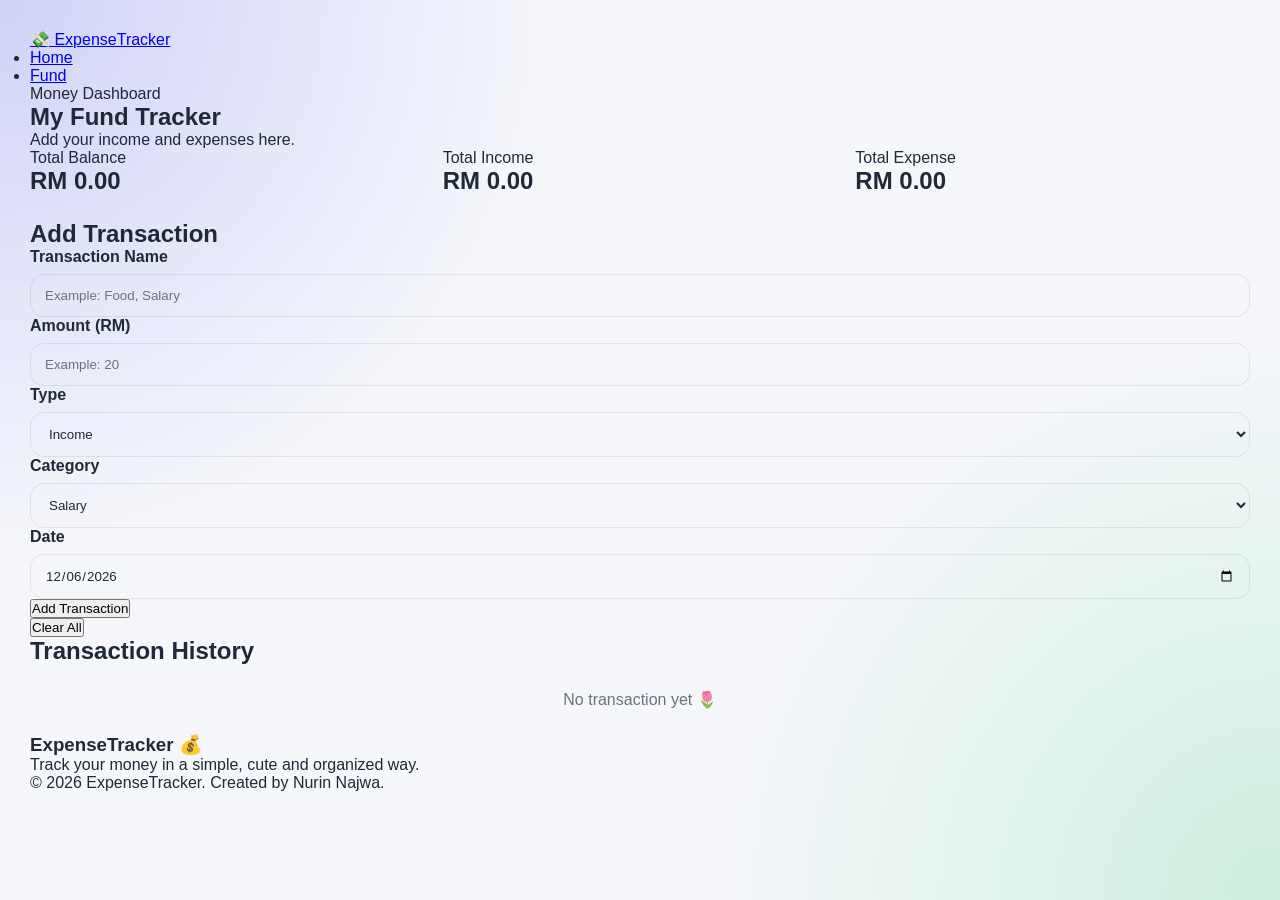
==== funds.html @ 2a8723ba "Create funds.html" ====
<!DOCTYPE html>
<html lang="en">
<head>
  <meta charset="UTF-8" />
  <meta name="viewport" content="width=device-width, initial-scale=1.0" />

  <title>ExpenseTracker | Fund</title>
  <link rel="stylesheet" href="style.css" />
</head>

<body>

  <div id="navbar"></div>

  <section class="page-header">
    <p class="badge">Money Dashboard</p>
    <h1>My Fund Tracker</h1>
    <p>Add your income and expenses here.</p>
  </section>

  <section class="summary">
    <div class="summary-card balance">
      <p>Total Balance</p>
      <h2 id="balance">RM 0.00</h2>
    </div>

    <div class="summary-card income">
      <p>Total Income</p>
      <h2 id="income">RM 0.00</h2>
    </div>

    <div class="summary-card expense">
      <p>Total Expense</p>
      <h2 id="expense">RM 0.00</h2>
    </div>
  </section>

  <section class="tracker-layout">

    <div class="form-card">
      <h2>Add Transaction</h2>

      <form id="transactionForm">
        <label>Transaction Name</label>
        <input type="text" id="title" placeholder="Example: Food, Salary" required />

        <label>Amount (RM)</label>
        <input type="number" id="amount" placeholder="Example: 20" required />

        <label>Type</label>
        <select id="type" required>
          <option value="income">Income</option>
          <option value="expense">Expense</option>
        </select>

        <label>Category</label>
        <select id="category" required>
          <option value="Salary">Salary</option>
          <option value="Food">Food</option>
          <option value="Transport">Transport</option>
          <option value="Shopping">Shopping</option>
          <option value="Education">Education</option>
          <option value="Others">Others</option>
        </select>

        <label>Date</label>
        <input type="date" id="date" required />

        <button type="submit" class="btn-primary full">Add Transaction</button>
      </form>

      <button id="clearBtn" class="btn-danger full">Clear All</button>
    </div>

    <div class="history-card">
      <h2>Transaction History</h2>
      <div id="transactionList"></div>
    </div>

  </section>

  <div id="footer"></div>

  <script>
    fetch("navbar.html")
      .then(response => response.text())
      .then(data => {
        document.getElementById("navbar").innerHTML = data;
      });

    fetch("footer.html")
      .then(response => response.text())
      .then(data => {
        document.getElementById("footer").innerHTML = data;
      });

    const form = document.getElementById("transactionForm");
    const titleInput = document.getElementById("title");
    const amountInput = document.getElementById("amount");
    const typeInput = document.getElementById("type");
    const categoryInput = document.getElementById("category");
    const dateInput = document.getElementById("date");

    const balanceEl = document.getElementById("balance");
    const incomeEl = document.getElementById("income");
    const expenseEl = document.getElementById("expense");
    const transactionList = document.getElementById("transactionList");
    const clearBtn = document.getElementById("clearBtn");

    let transactions = JSON.parse(localStorage.getItem("transactions")) || [];

    dateInput.valueAsDate = new Date();

    function saveData() {
      localStorage.setItem("transactions", JSON.stringify(transactions));
    }

    function formatMoney(amount) {
      return "RM " + Number(amount).toFixed(2);
    }

    function addTransaction(event) {
      event.preventDefault();

      const transaction = {
        id: Date.now(),
        title: titleInput.value,
        amount: Number(amountInput.value),
        type: typeInput.value,
        category: categoryInput.value,
        date: dateInput.value
      };

      transactions.push(transaction);
      saveData();

      form.reset();
      dateInput.valueAsDate = new Date();

      displayTransactions();
      updateSummary();
    }

    function deleteTransaction(id) {
      transactions = transactions.filter(item => item.id !== id);
      saveData();
      displayTransactions();
      updateSummary();
    }

    function displayTransactions() {
      transactionList.innerHTML = "";

      if (transactions.length === 0) {
        transactionList.innerHTML = `<p class="empty">No transaction yet 🌷</p>`;
        return;
      }

      transactions.forEach(item => {
        const div = document.createElement("div");
        div.className = "transaction-item";

        const sign = item.type === "income" ? "+" : "-";
        const amountClass = item.type === "income" ? "green" : "red";

        div.innerHTML = `
          <div>
            <h3>${item.title}</h3>
            <p>${item.category} • ${item.date}</p>
          </div>

          <div class="transaction-right">
            <h3 class="${amountClass}">
              ${sign} ${formatMoney(item.amount)}
            </h3>
            <button onclick="deleteTransaction(${item.id})">Delete</button>
          </div>
        `;

        transactionList.appendChild(div);
      });
    }

    function updateSummary() {
      const income = transactions
        .filter(item => item.type === "income")
        .reduce((total, item) => total + item.amount, 0);

      const expense = transactions
        .filter(item => item.type === "expense")
        .reduce((total, item) => total + item.amount, 0);

      const balance = income - expense;

      incomeEl.textContent = formatMoney(income);
      expenseEl.textContent = formatMoney(expense);
      balanceEl.textContent = formatMoney(balance);
    }

    clearBtn.addEventListener("click", function () {
      if (confirm("Are you sure you want to clear all transactions?")) {
        transactions = [];
        saveData();
        displayTransactions();
        updateSummary();
      }
    });

    form.addEventListener("submit", addTransaction);

    displayTransactions();
    updateSummary();
  </script>

</body>
</html>
---- style.css ----
* {
  margin: 0;
  padding: 0;
  box-sizing: border-box;
  font-family: "Inter", Arial, sans-serif;
}

:root {
  --bg: #f5f7fb;
  --card: rgba(255, 255, 255, 0.85);
  --text: #1f2937;
  --muted: #6b7280;
  --primary: #6366f1;
  --income: #16a34a;
  --expense: #dc2626;
  --border: rgba(0, 0, 0, 0.08);
  --shadow: 0 20px 40px rgba(0, 0, 0, 0.08);
}

[data-theme="dark"] {
  --bg: #0f172a;
  --card: rgba(30, 41, 59, 0.85);
  --text: #f8fafc;
  --muted: #cbd5e1;
  --primary: #818cf8;
  --income: #22c55e;
  --expense: #f87171;
  --border: rgba(255, 255, 255, 0.12);
  --shadow: 0 20px 40px rgba(0, 0, 0, 0.35);
}

body {
  min-height: 100vh;
  background:
    radial-gradient(circle at top left, rgba(99, 102, 241, 0.25), transparent 35%),
    radial-gradient(circle at bottom right, rgba(34, 197, 94, 0.18), transparent 35%),
    var(--bg);
  color: var(--text);
  padding: 30px;
}

.app {
  max-width: 1200px;
  margin: auto;
}

.header {
  display: flex;
  justify-content: space-between;
  align-items: center;
  margin-bottom: 25px;
  gap: 20px;
}

.tag {
  display: inline-block;
  background: rgba(99, 102, 241, 0.15);
  color: var(--primary);
  padding: 7px 14px;
  border-radius: 999px;
  font-size: 13px;
  font-weight: 700;
  margin-bottom: 10px;
}

.header h1 {
  font-size: 38px;
  margin-bottom: 8px;
}

.subtitle {
  color: var(--muted);
}

.theme-btn,
.submit-btn,
.export-btn,
.clear-btn,
.delete-btn {
  border: none;
  cursor: pointer;
  border-radius: 14px;
  font-weight: 700;
  transition: 0.2s ease;
}

.theme-btn {
  padding: 12px 18px;
  background: var(--card);
  color: var(--text);
  border: 1px solid var(--border);
}

.theme-btn:hover,
.submit-btn:hover,
.export-btn:hover,
.clear-btn:hover,
.delete-btn:hover {
  transform: translateY(-2px);
}

.summary {
  display: grid;
  grid-template-columns: repeat(3, 1fr);
  gap: 18px;
  margin-bottom: 25px;
}

.card,
.panel {
  background: var(--card);
  border: 1px solid var(--border);
  box-shadow: var(--shadow);
  backdrop-filter: blur(14px);
  border-radius: 24px;
}

.card {
  padding: 24px;
}

.card p {
  color: var(--muted);
  margin-bottom: 10px;
}

.card h2 {
  font-size: 30px;
}

.balance-card h2 {
  color: var(--primary);
}

.income-card h2 {
  color: var(--income);
}

.expense-card h2 {
  color: var(--expense);
}

.main {
  display: grid;
  grid-template-columns: 1fr 1fr;
  gap: 22px;
  margin-bottom: 25px;
}

.panel {
  padding: 25px;
}

.panel h2 {
  margin-bottom: 18px;
}

.form-group {
  margin-bottom: 16px;
}

.form-row {
  display: grid;
  grid-template-columns: 1fr 1fr;
  gap: 14px;
}

label {
  display: block;
  font-weight: 700;
  margin-bottom: 8px;
  color: var(--text);
}

input,
select {
  width: 100%;
  padding: 13px 14px;
  border-radius: 14px;
  border: 1px solid var(--border);
  background: transparent;
  color: var(--text);
  outline: none;
}

input::placeholder {
  color: var(--muted);
}

select option {
  color: #111827;
}

.submit-btn {
  width: 100%;
  padding: 14px;
  background: var(--primary);
  color: white;
  margin-top: 5px;
}

.export-btn {
  width: 100%;
  padding: 13px;
  background: #111827;
  color: white;
  margin-top: 12px;
}

.chart-box {
  height: 310px;
  display: flex;
  align-items: center;
  justify-content: center;
}

.transaction-section {
  margin-bottom: 20px;
}

.transaction-header {
  display: flex;
  justify-content: space-between;
  align-items: center;
}

.clear-btn {
  background: rgba(220, 38, 38, 0.12);
  color: var(--expense);
  padding: 10px 14px;
}

.transaction-list {
  display: grid;
  gap: 12px;
}

.transaction-item {
  display: flex;
  justify-content: space-between;
  align-items: center;
  border: 1px solid var(--border);
  padding: 16px;
  border-radius: 18px;
  background: rgba(255, 255, 255, 0.08);
}

.transaction-info h3 {
  font-size: 16px;
  margin-bottom: 6px;
}

.transaction-info p {
  color: var(--muted);
  font-size: 14px;
}

.transaction-amount {
  text-align: right;
}

.amount-income {
  color: var(--income);
  font-weight: 800;
}

.amount-expense {
  color: var(--expense);
  font-weight: 800;
}

.delete-btn {
  margin-top: 8px;
  padding: 8px 10px;
  background: rgba(220, 38, 38, 0.12);
  color: var(--expense);
}

.empty {
  text-align: center;
  color: var(--muted);
  padding: 25px;
}

@media (max-width: 850px) {
  body {
    padding: 18px;
  }

  .header {
    flex-direction: column;
    align-items: flex-start;
  }

  .header h1 {
    font-size: 30px;
  }

  .summary,
  .main {
    grid-template-columns: 1fr;
  }

  .form-row {
    grid-template-columns: 1fr;
  }
}
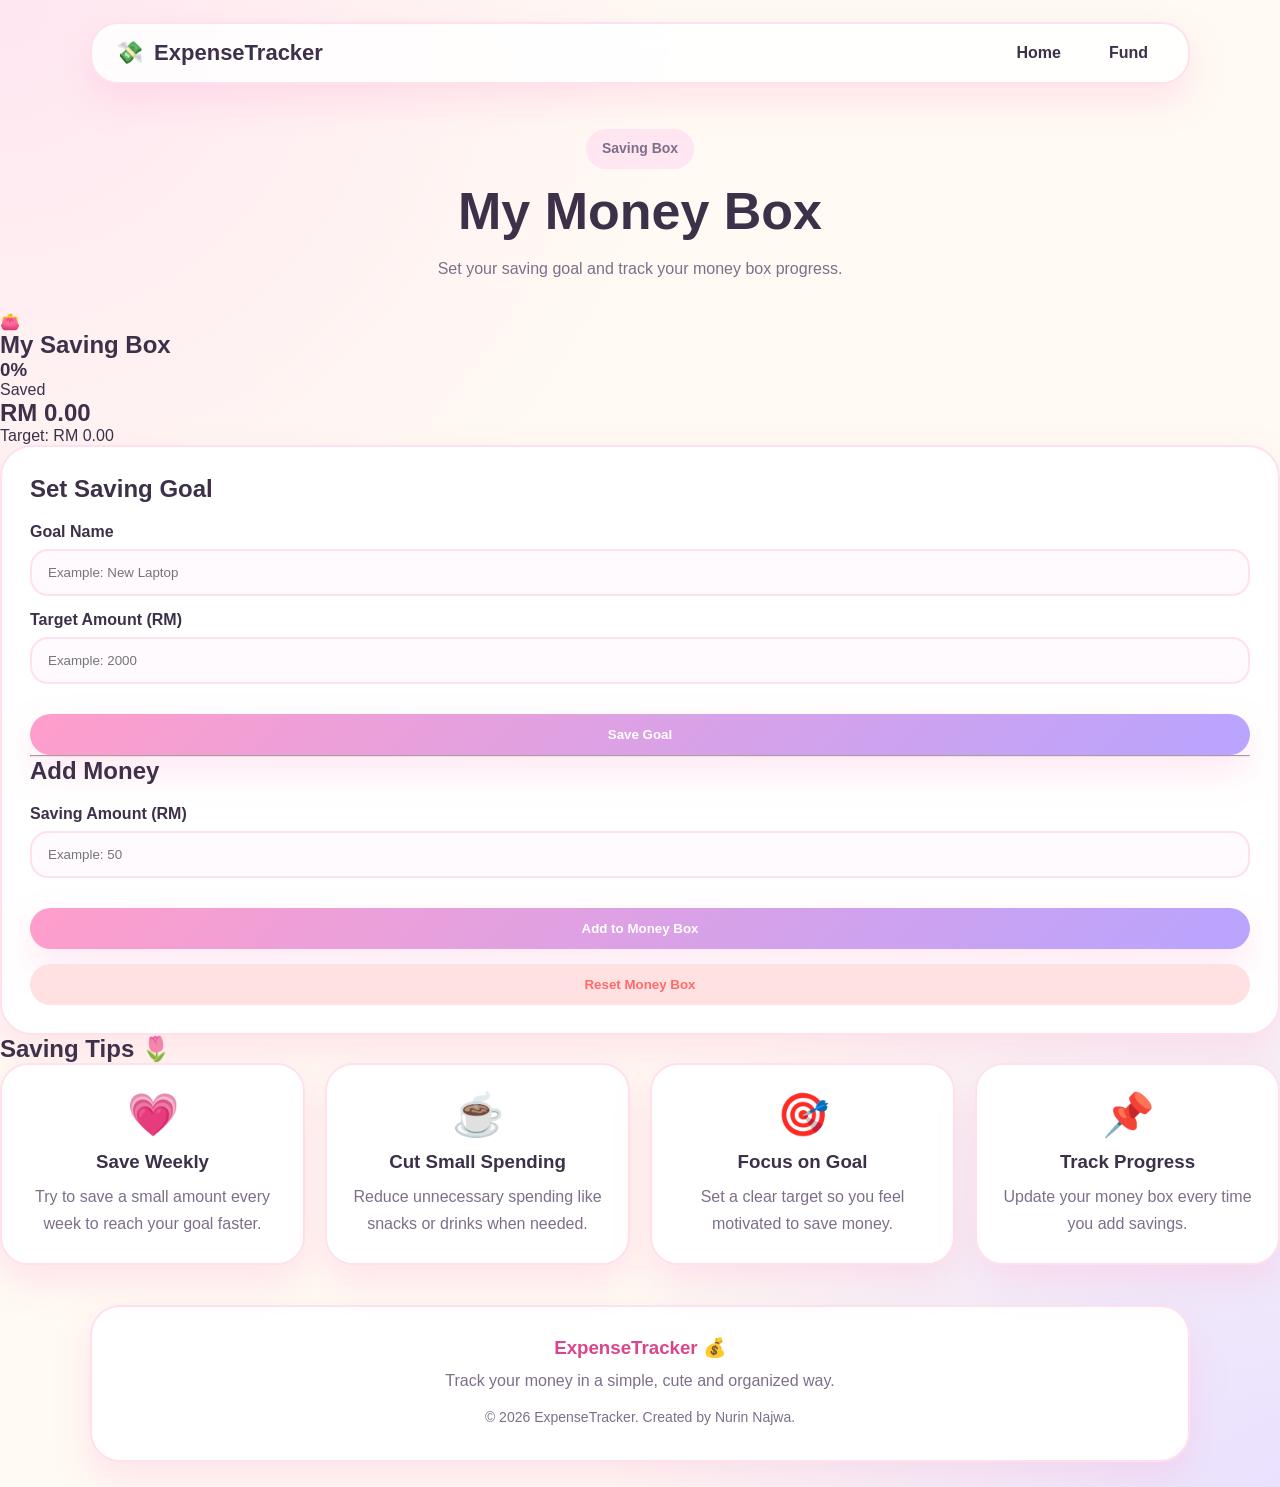
==== commit 1a7051b6: "Update funds.html" ====
--- a/funds.html
+++ b/funds.html
@@ -13,70 +13,89 @@
   <div id="navbar"></div>
 
   <section class="page-header">
-    <p class="badge">Money Dashboard</p>
-    <h1>My Fund Tracker</h1>
-    <p>Add your income and expenses here.</p>
+    <p class="badge">Saving Box</p>
+    <h1>My Money Box</h1>
+    <p>Set your saving goal and track your money box progress.</p>
   </section>
 
-  <section class="summary">
-    <div class="summary-card balance">
-      <p>Total Balance</p>
-      <h2 id="balance">RM 0.00</h2>
+  <section class="money-box-section">
+
+    <div class="money-box-card">
+      <div class="money-box-icon">👛</div>
+      <h2 id="goalNameDisplay">My Saving Box</h2>
+
+      <div class="progress-circle">
+        <div>
+          <h3 id="progressPercent">0%</h3>
+          <p>Saved</p>
+        </div>
+      </div>
+
+      <h1 id="savedAmountDisplay">RM 0.00</h1>
+      <p id="targetAmountDisplay">Target: RM 0.00</p>
+
+      <div class="progress-bar">
+        <div id="progressFill"></div>
+      </div>
     </div>
 
-    <div class="summary-card income">
-      <p>Total Income</p>
-      <h2 id="income">RM 0.00</h2>
+    <div class="form-card">
+      <h2>Set Saving Goal</h2>
+
+      <form id="goalForm">
+        <label>Goal Name</label>
+        <input type="text" id="goalName" placeholder="Example: New Laptop" required />
+
+        <label>Target Amount (RM)</label>
+        <input type="number" id="targetAmount" placeholder="Example: 2000" min="1" step="0.01" required />
+
+        <button type="submit" class="btn-primary full">Save Goal</button>
+      </form>
+
+      <hr class="cute-line" />
+
+      <h2>Add Money</h2>
+
+      <form id="savingForm">
+        <label>Saving Amount (RM)</label>
+        <input type="number" id="savingAmount" placeholder="Example: 50" min="1" step="0.01" required />
+
+        <button type="submit" class="btn-primary full">Add to Money Box</button>
+      </form>
+
+      <button id="resetFundBtn" class="btn-danger full">Reset Money Box</button>
     </div>
 
-    <div class="summary-card expense">
-      <p>Total Expense</p>
-      <h2 id="expense">RM 0.00</h2>
+  </section>
+
+  <section class="saving-tips">
+    <h2>Saving Tips 🌷</h2>
+
+    <div class="feature-grid">
+      <div class="feature-card">
+        <div class="icon">💗</div>
+        <h3>Save Weekly</h3>
+        <p>Try to save a small amount every week to reach your goal faster.</p>
+      </div>
+
+      <div class="feature-card">
+        <div class="icon">☕</div>
+        <h3>Cut Small Spending</h3>
+        <p>Reduce unnecessary spending like snacks or drinks when needed.</p>
+      </div>
+
+      <div class="feature-card">
+        <div class="icon">🎯</div>
+        <h3>Focus on Goal</h3>
+        <p>Set a clear target so you feel motivated to save money.</p>
+      </div>
+
+      <div class="feature-card">
+        <div class="icon">📌</div>
+        <h3>Track Progress</h3>
+        <p>Update your money box every time you add savings.</p>
+      </div>
     </div>
-  </section>
-
-  <section class="tracker-layout">
-
-    <div class="form-card">
-      <h2>Add Transaction</h2>
-
-      <form id="transactionForm">
-        <label>Transaction Name</label>
-        <input type="text" id="title" placeholder="Example: Food, Salary" required />
-
-        <label>Amount (RM)</label>
-        <input type="number" id="amount" placeholder="Example: 20" required />
-
-        <label>Type</label>
-        <select id="type" required>
-          <option value="income">Income</option>
-          <option value="expense">Expense</option>
-        </select>
-
-        <label>Category</label>
-        <select id="category" required>
-          <option value="Salary">Salary</option>
-          <option value="Food">Food</option>
-          <option value="Transport">Transport</option>
-          <option value="Shopping">Shopping</option>
-          <option value="Education">Education</option>
-          <option value="Others">Others</option>
-        </select>
-
-        <label>Date</label>
-        <input type="date" id="date" required />
-
-        <button type="submit" class="btn-primary full">Add Transaction</button>
-      </form>
-
-      <button id="clearBtn" class="btn-danger full">Clear All</button>
-    </div>
-
-    <div class="history-card">
-      <h2>Transaction History</h2>
-      <div id="transactionList"></div>
-    </div>
-
   </section>
 
   <div id="footer"></div>
@@ -84,132 +103,98 @@
   <script>
     fetch("navbar.html")
       .then(response => response.text())
-      .then(data => {
-        document.getElementById("navbar").innerHTML = data;
-      });
+      .then(data => document.getElementById("navbar").innerHTML = data);
 
     fetch("footer.html")
       .then(response => response.text())
-      .then(data => {
-        document.getElementById("footer").innerHTML = data;
-      });
-
-    const form = document.getElementById("transactionForm");
-    const titleInput = document.getElementById("title");
-    const amountInput = document.getElementById("amount");
-    const typeInput = document.getElementById("type");
-    const categoryInput = document.getElementById("category");
-    const dateInput = document.getElementById("date");
-
-    const balanceEl = document.getElementById("balance");
-    const incomeEl = document.getElementById("income");
-    const expenseEl = document.getElementById("expense");
-    const transactionList = document.getElementById("transactionList");
-    const clearBtn = document.getElementById("clearBtn");
-
-    let transactions = JSON.parse(localStorage.getItem("transactions")) || [];
-
-    dateInput.valueAsDate = new Date();
-
-    function saveData() {
-      localStorage.setItem("transactions", JSON.stringify(transactions));
+      .then(data => document.getElementById("footer").innerHTML = data);
+
+    const goalForm = document.getElementById("goalForm");
+    const savingForm = document.getElementById("savingForm");
+
+    const goalNameInput = document.getElementById("goalName");
+    const targetAmountInput = document.getElementById("targetAmount");
+    const savingAmountInput = document.getElementById("savingAmount");
+
+    const goalNameDisplay = document.getElementById("goalNameDisplay");
+    const savedAmountDisplay = document.getElementById("savedAmountDisplay");
+    const targetAmountDisplay = document.getElementById("targetAmountDisplay");
+    const progressPercent = document.getElementById("progressPercent");
+    const progressFill = document.getElementById("progressFill");
+    const resetFundBtn = document.getElementById("resetFundBtn");
+
+    let fund = JSON.parse(localStorage.getItem("moneyBox")) || {
+      goalName: "My Saving Box",
+      targetAmount: 0,
+      savedAmount: 0
+    };
+
+    function saveFund() {
+      localStorage.setItem("moneyBox", JSON.stringify(fund));
     }
 
     function formatMoney(amount) {
       return "RM " + Number(amount).toFixed(2);
     }
 
-    function addTransaction(event) {
+    function updateMoneyBox() {
+      goalNameDisplay.textContent = fund.goalName;
+      savedAmountDisplay.textContent = formatMoney(fund.savedAmount);
+      targetAmountDisplay.textContent = "Target: " + formatMoney(fund.targetAmount);
+
+      let percent = 0;
+
+      if (fund.targetAmount > 0) {
+        percent = (fund.savedAmount / fund.targetAmount) * 100;
+      }
+
+      if (percent > 100) {
+        percent = 100;
+      }
+
+      progressPercent.textContent = Math.round(percent) + "%";
+      progressFill.style.width = percent + "%";
+    }
+
+    goalForm.addEventListener("submit", function(event) {
       event.preventDefault();
 
-      const transaction = {
-        id: Date.now(),
-        title: titleInput.value,
-        amount: Number(amountInput.value),
-        type: typeInput.value,
-        category: categoryInput.value,
-        date: dateInput.value
-      };
-
-      transactions.push(transaction);
-      saveData();
-
-      form.reset();
-      dateInput.valueAsDate = new Date();
-
-      displayTransactions();
-      updateSummary();
-    }
-
-    function deleteTransaction(id) {
-      transactions = transactions.filter(item => item.id !== id);
-      saveData();
-      displayTransactions();
-      updateSummary();
-    }
-
-    function displayTransactions() {
-      transactionList.innerHTML = "";
-
-      if (transactions.length === 0) {
-        transactionList.innerHTML = `<p class="empty">No transaction yet 🌷</p>`;
-        return;
-      }
-
-      transactions.forEach(item => {
-        const div = document.createElement("div");
-        div.className = "transaction-item";
-
-        const sign = item.type === "income" ? "+" : "-";
-        const amountClass = item.type === "income" ? "green" : "red";
-
-        div.innerHTML = `
-          <div>
-            <h3>${item.title}</h3>
-            <p>${item.category} • ${item.date}</p>
-          </div>
-
-          <div class="transaction-right">
-            <h3 class="${amountClass}">
-              ${sign} ${formatMoney(item.amount)}
-            </h3>
-            <button onclick="deleteTransaction(${item.id})">Delete</button>
-          </div>
-        `;
-
-        transactionList.appendChild(div);
-      });
-    }
-
-    function updateSummary() {
-      const income = transactions
-        .filter(item => item.type === "income")
-        .reduce((total, item) => total + item.amount, 0);
-
-      const expense = transactions
-        .filter(item => item.type === "expense")
-        .reduce((total, item) => total + item.amount, 0);
-
-      const balance = income - expense;
-
-      incomeEl.textContent = formatMoney(income);
-      expenseEl.textContent = formatMoney(expense);
-      balanceEl.textContent = formatMoney(balance);
-    }
-
-    clearBtn.addEventListener("click", function () {
-      if (confirm("Are you sure you want to clear all transactions?")) {
-        transactions = [];
-        saveData();
-        displayTransactions();
-        updateSummary();
+      fund.goalName = goalNameInput.value.trim();
+      fund.targetAmount = Number(targetAmountInput.value);
+
+      saveFund();
+      updateMoneyBox();
+
+      goalForm.reset();
+    });
+
+    savingForm.addEventListener("submit", function(event) {
+      event.preventDefault();
+
+      const amount = Number(savingAmountInput.value);
+
+      fund.savedAmount += amount;
+
+      saveFund();
+      updateMoneyBox();
+
+      savingForm.reset();
+    });
+
+    resetFundBtn.addEventListener("click", function() {
+      if (confirm("Are you sure you want to reset your money box?")) {
+        fund = {
+          goalName: "My Saving Box",
+          targetAmount: 0,
+          savedAmount: 0
+        };
+
+        saveFund();
+        updateMoneyBox();
       }
     });
 
-    form.addEventListener("submit", addTransaction);
-
-    displayTransactions();
-    updateSummary();
+    updateMoneyBox();
   </script>
 
 </body>
--- a/style.css
+++ b/style.css
@@ -2,278 +2,367 @@
   margin: 0;
   padding: 0;
   box-sizing: border-box;
-  font-family: "Inter", Arial, sans-serif;
+  font-family: "Poppins", Arial, sans-serif;
 }
 
 :root {
-  --bg: #f5f7fb;
-  --card: rgba(255, 255, 255, 0.85);
-  --text: #1f2937;
-  --muted: #6b7280;
-  --primary: #6366f1;
-  --income: #16a34a;
-  --expense: #dc2626;
-  --border: rgba(0, 0, 0, 0.08);
-  --shadow: 0 20px 40px rgba(0, 0, 0, 0.08);
-}
-
-[data-theme="dark"] {
-  --bg: #0f172a;
-  --card: rgba(30, 41, 59, 0.85);
-  --text: #f8fafc;
-  --muted: #cbd5e1;
-  --primary: #818cf8;
-  --income: #22c55e;
-  --expense: #f87171;
-  --border: rgba(255, 255, 255, 0.12);
-  --shadow: 0 20px 40px rgba(0, 0, 0, 0.35);
+  --pink: #ff9ecb;
+  --soft-pink: #ffe6f1;
+  --purple: #b8a4ff;
+  --yellow: #fff3b0;
+  --green: #65c18c;
+  --red: #ff6b6b;
+  --cream: #fffaf3;
+  --white: #ffffff;
+  --text: #3d314a;
+  --muted: #7d6f8a;
+  --shadow: 0 16px 35px rgba(255, 158, 203, 0.25);
+}
+
+html {
+  scroll-behavior: smooth;
 }
 
 body {
+  background:
+    radial-gradient(circle at top left, #ffe6f1 0%, transparent 35%),
+    radial-gradient(circle at bottom right, #e9e1ff 0%, transparent 35%),
+    var(--cream);
+  color: var(--text);
   min-height: 100vh;
-  background:
-    radial-gradient(circle at top left, rgba(99, 102, 241, 0.25), transparent 35%),
-    radial-gradient(circle at bottom right, rgba(34, 197, 94, 0.18), transparent 35%),
-    var(--bg);
-  color: var(--text);
-  padding: 30px;
-}
-
-.app {
-  max-width: 1200px;
-  margin: auto;
-}
-
-.header {
+}
+
+/* NAVBAR */
+
+.navbar {
+  width: min(1100px, 92%);
+  margin: 22px auto;
+  padding: 16px 24px;
+  background: rgba(255, 255, 255, 0.85);
+  border: 2px solid #ffe1ee;
+  border-radius: 28px;
+  box-shadow: var(--shadow);
+  backdrop-filter: blur(12px);
+
   display: flex;
   justify-content: space-between;
   align-items: center;
-  margin-bottom: 25px;
-  gap: 20px;
-}
-
-.tag {
+
+  position: sticky;
+  top: 18px;
+  z-index: 100;
+}
+
+.logo {
+  text-decoration: none;
+  color: var(--text);
+  font-size: 22px;
+  font-weight: 900;
+}
+
+.logo span {
+  margin-right: 5px;
+}
+
+.nav-links {
+  display: flex;
+  list-style: none;
+  gap: 16px;
+}
+
+.nav-links a {
+  text-decoration: none;
+  color: var(--text);
+  font-weight: 700;
+  padding: 9px 16px;
+  border-radius: 999px;
+  transition: 0.2s ease;
+}
+
+.nav-links a:hover {
+  background: var(--soft-pink);
+  color: #d9468c;
+}
+
+/* HOME */
+
+.hero {
+  width: min(1100px, 92%);
+  margin: 40px auto;
+  display: grid;
+  grid-template-columns: 1.3fr 0.7fr;
+  align-items: center;
+  gap: 30px;
+}
+
+.badge {
   display: inline-block;
-  background: rgba(99, 102, 241, 0.15);
-  color: var(--primary);
-  padding: 7px 14px;
+  background: var(--soft-pink);
+  color: #d9468c;
+  padding: 8px 16px;
   border-radius: 999px;
-  font-size: 13px;
-  font-weight: 700;
-  margin-bottom: 10px;
-}
-
-.header h1 {
-  font-size: 38px;
-  margin-bottom: 8px;
-}
-
-.subtitle {
+  font-size: 14px;
+  font-weight: 800;
+  margin-bottom: 14px;
+}
+
+.hero h1,
+.page-header h1 {
+  font-size: 52px;
+  line-height: 1.1;
+  margin-bottom: 15px;
+}
+
+.hero p,
+.page-header p,
+.about-box p,
+.feature-card p,
+.footer p {
   color: var(--muted);
-}
-
-.theme-btn,
-.submit-btn,
-.export-btn,
-.clear-btn,
-.delete-btn {
+  line-height: 1.7;
+}
+
+.hero-buttons {
+  display: flex;
+  gap: 14px;
+  margin-top: 25px;
+}
+
+.btn-primary,
+.btn-secondary,
+.btn-danger {
+  text-decoration: none;
   border: none;
   cursor: pointer;
-  border-radius: 14px;
-  font-weight: 700;
+  border-radius: 999px;
+  padding: 13px 22px;
+  font-weight: 800;
   transition: 0.2s ease;
-}
-
-.theme-btn {
-  padding: 12px 18px;
-  background: var(--card);
+  display: inline-block;
+  text-align: center;
+}
+
+.btn-primary {
+  background: linear-gradient(135deg, var(--pink), var(--purple));
+  color: white;
+  box-shadow: var(--shadow);
+}
+
+.btn-secondary {
+  background: white;
   color: var(--text);
-  border: 1px solid var(--border);
-}
-
-.theme-btn:hover,
-.submit-btn:hover,
-.export-btn:hover,
-.clear-btn:hover,
-.delete-btn:hover {
-  transform: translateY(-2px);
+  border: 2px solid #ffe1ee;
+}
+
+.btn-danger {
+  background: #ffe1e1;
+  color: var(--red);
+  margin-top: 12px;
+}
+
+.btn-primary:hover,
+.btn-secondary:hover,
+.btn-danger:hover {
+  transform: translateY(-3px);
+}
+
+.full {
+  width: 100%;
+  margin-top: 15px;
+}
+
+.hero-card {
+  background: white;
+  border-radius: 35px;
+  padding: 30px;
+  box-shadow: var(--shadow);
+  border: 2px solid #ffe1ee;
+  text-align: center;
+}
+
+.hero-card h2 {
+  margin-bottom: 10px;
+}
+
+.hero-card h1 {
+  color: #d9468c;
+  margin-bottom: 10px;
+}
+
+.cute-wallet {
+  font-size: 80px;
+  margin-top: 20px;
+}
+
+.features {
+  width: min(1100px, 92%);
+  margin: 70px auto;
+}
+
+.features h2,
+.about-box h2 {
+  text-align: center;
+  font-size: 34px;
+  margin-bottom: 25px;
+}
+
+.feature-grid {
+  display: grid;
+  grid-template-columns: repeat(4, 1fr);
+  gap: 20px;
+}
+
+.feature-card {
+  background: white;
+  padding: 25px;
+  border-radius: 28px;
+  border: 2px solid #ffe1ee;
+  box-shadow: var(--shadow);
+  text-align: center;
+}
+
+.feature-card .icon {
+  font-size: 42px;
+  margin-bottom: 12px;
+}
+
+.feature-card h3 {
+  margin-bottom: 10px;
+}
+
+.about-box {
+  width: min(900px, 92%);
+  margin: 70px auto;
+  background: white;
+  padding: 35px;
+  border-radius: 30px;
+  border: 2px solid #ffe1ee;
+  box-shadow: var(--shadow);
+  text-align: center;
+}
+
+/* FUNDS PAGE */
+
+.page-header {
+  width: min(1100px, 92%);
+  margin: 45px auto 30px;
+  text-align: center;
 }
 
 .summary {
+  width: min(1100px, 92%);
+  margin: 0 auto 30px;
   display: grid;
   grid-template-columns: repeat(3, 1fr);
   gap: 18px;
-  margin-bottom: 25px;
-}
-
-.card,
-.panel {
-  background: var(--card);
-  border: 1px solid var(--border);
-  box-shadow: var(--shadow);
-  backdrop-filter: blur(14px);
-  border-radius: 24px;
-}
-
-.card {
-  padding: 24px;
-}
-
-.card p {
+}
+
+.summary-card {
+  background: white;
+  padding: 25px;
+  border-radius: 28px;
+  border: 2px solid #ffe1ee;
+  box-shadow: var(--shadow);
+}
+
+.summary-card p {
   color: var(--muted);
-  margin-bottom: 10px;
-}
-
-.card h2 {
+  margin-bottom: 8px;
+  font-weight: 700;
+}
+
+.summary-card h2 {
   font-size: 30px;
 }
 
-.balance-card h2 {
-  color: var(--primary);
-}
-
-.income-card h2 {
-  color: var(--income);
-}
-
-.expense-card h2 {
-  color: var(--expense);
-}
-
-.main {
+.balance h2 {
+  color: var(--purple);
+}
+
+.income h2,
+.green {
+  color: var(--green);
+}
+
+.expense h2,
+.red {
+  color: var(--red);
+}
+
+.tracker-layout {
+  width: min(1100px, 92%);
+  margin: 0 auto 70px;
   display: grid;
-  grid-template-columns: 1fr 1fr;
-  gap: 22px;
-  margin-bottom: 25px;
-}
-
-.panel {
-  padding: 25px;
-}
-
-.panel h2 {
-  margin-bottom: 18px;
-}
-
-.form-group {
-  margin-bottom: 16px;
-}
-
-.form-row {
-  display: grid;
-  grid-template-columns: 1fr 1fr;
-  gap: 14px;
+  grid-template-columns: 0.8fr 1.2fr;
+  gap: 25px;
+}
+
+.form-card,
+.history-card {
+  background: white;
+  padding: 28px;
+  border-radius: 32px;
+  border: 2px solid #ffe1ee;
+  box-shadow: var(--shadow);
+}
+
+.form-card h2,
+.history-card h2 {
+  margin-bottom: 20px;
 }
 
 label {
   display: block;
-  font-weight: 700;
+  font-weight: 800;
   margin-bottom: 8px;
-  color: var(--text);
 }
 
 input,
 select {
   width: 100%;
-  padding: 13px 14px;
-  border-radius: 14px;
-  border: 1px solid var(--border);
-  background: transparent;
+  padding: 14px 16px;
+  margin-bottom: 15px;
+  border-radius: 18px;
+  border: 2px solid #ffe1ee;
+  outline: none;
   color: var(--text);
-  outline: none;
-}
-
-input::placeholder {
-  color: var(--muted);
-}
-
-select option {
-  color: #111827;
-}
-
-.submit-btn {
-  width: 100%;
-  padding: 14px;
-  background: var(--primary);
-  color: white;
-  margin-top: 5px;
-}
-
-.export-btn {
-  width: 100%;
-  padding: 13px;
-  background: #111827;
-  color: white;
-  margin-top: 12px;
-}
-
-.chart-box {
-  height: 310px;
-  display: flex;
-  align-items: center;
-  justify-content: center;
-}
-
-.transaction-section {
-  margin-bottom: 20px;
-}
-
-.transaction-header {
-  display: flex;
-  justify-content: space-between;
-  align-items: center;
-}
-
-.clear-btn {
-  background: rgba(220, 38, 38, 0.12);
-  color: var(--expense);
-  padding: 10px 14px;
-}
-
-.transaction-list {
-  display: grid;
-  gap: 12px;
+  background: #fffafd;
+}
+
+input:focus,
+select:focus {
+  border-color: var(--pink);
 }
 
 .transaction-item {
   display: flex;
   justify-content: space-between;
-  align-items: center;
-  border: 1px solid var(--border);
-  padding: 16px;
-  border-radius: 18px;
-  background: rgba(255, 255, 255, 0.08);
-}
-
-.transaction-info h3 {
-  font-size: 16px;
-  margin-bottom: 6px;
-}
-
-.transaction-info p {
+  gap: 15px;
+  background: #fffafd;
+  border: 2px solid #ffe1ee;
+  padding: 18px;
+  border-radius: 22px;
+  margin-bottom: 14px;
+}
+
+.transaction-item p {
   color: var(--muted);
-  font-size: 14px;
-}
-
-.transaction-amount {
+  margin-top: 5px;
+}
+
+.transaction-right {
   text-align: right;
 }
 
-.amount-income {
-  color: var(--income);
+.transaction-right button {
+  margin-top: 8px;
+  border: none;
+  background: #ffe1e1;
+  color: var(--red);
+  padding: 8px 12px;
+  border-radius: 999px;
   font-weight: 800;
-}
-
-.amount-expense {
-  color: var(--expense);
-  font-weight: 800;
-}
-
-.delete-btn {
-  margin-top: 8px;
-  padding: 8px 10px;
-  background: rgba(220, 38, 38, 0.12);
-  color: var(--expense);
+  cursor: pointer;
 }
 
 .empty {
@@ -282,26 +371,73 @@
   padding: 25px;
 }
 
-@media (max-width: 850px) {
-  body {
-    padding: 18px;
-  }
-
-  .header {
+/* FOOTER */
+
+.footer {
+  width: min(1100px, 92%);
+  margin: 40px auto 25px;
+  background: white;
+  padding: 30px;
+  border-radius: 30px;
+  border: 2px solid #ffe1ee;
+  box-shadow: var(--shadow);
+  text-align: center;
+}
+
+.footer h3 {
+  margin-bottom: 8px;
+  color: #d9468c;
+}
+
+.copyright {
+  margin-top: 12px;
+  font-size: 14px;
+}
+
+/* RESPONSIVE */
+
+@media (max-width: 900px) {
+  .hero,
+  .tracker-layout {
+    grid-template-columns: 1fr;
+  }
+
+  .feature-grid,
+  .summary {
+    grid-template-columns: 1fr 1fr;
+  }
+
+  .hero h1,
+  .page-header h1 {
+    font-size: 40px;
+  }
+}
+
+@media (max-width: 600px) {
+  .navbar {
     flex-direction: column;
-    align-items: flex-start;
-  }
-
-  .header h1 {
-    font-size: 30px;
-  }
-
-  .summary,
-  .main {
+    gap: 14px;
+  }
+
+  .feature-grid,
+  .summary {
     grid-template-columns: 1fr;
   }
 
-  .form-row {
-    grid-template-columns: 1fr;
-  }
-}
+  .hero-buttons {
+    flex-direction: column;
+  }
+
+  .hero h1,
+  .page-header h1 {
+    font-size: 34px;
+  }
+
+  .transaction-item {
+    flex-direction: column;
+  }
+
+  .transaction-right {
+    text-align: left;
+  }
+}
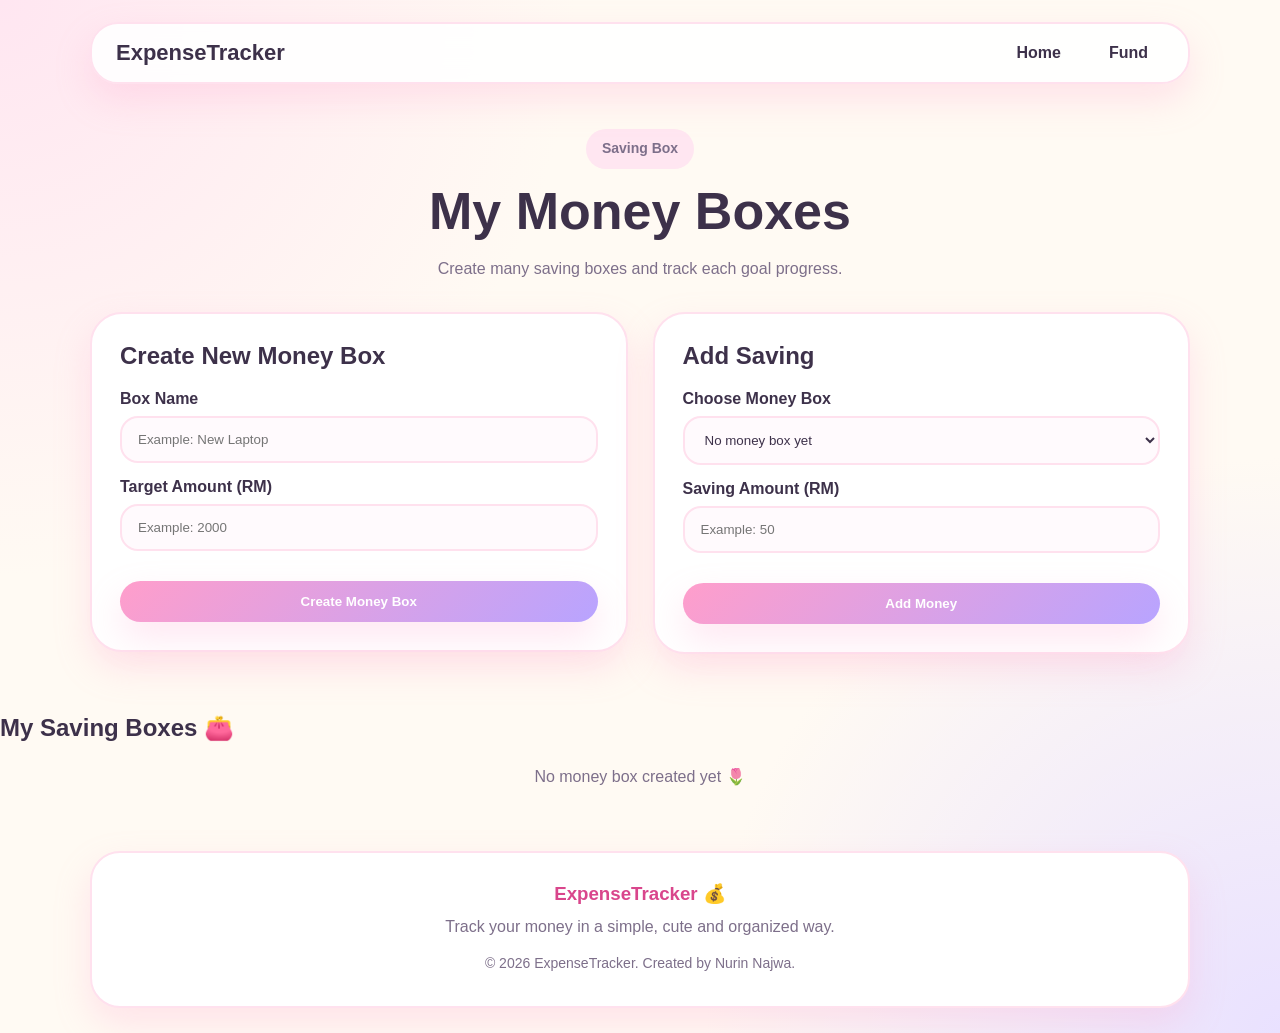
==== commit 7d1617bb: "Update funds.html" ====
--- a/funds.html
+++ b/funds.html
@@ -14,88 +14,45 @@
 
   <section class="page-header">
     <p class="badge">Saving Box</p>
-    <h1>My Money Box</h1>
-    <p>Set your saving goal and track your money box progress.</p>
+    <h1>My Money Boxes</h1>
+    <p>Create many saving boxes and track each goal progress.</p>
   </section>
 
   <section class="money-box-section">
 
-    <div class="money-box-card">
-      <div class="money-box-icon">👛</div>
-      <h2 id="goalNameDisplay">My Saving Box</h2>
-
-      <div class="progress-circle">
-        <div>
-          <h3 id="progressPercent">0%</h3>
-          <p>Saved</p>
-        </div>
-      </div>
-
-      <h1 id="savedAmountDisplay">RM 0.00</h1>
-      <p id="targetAmountDisplay">Target: RM 0.00</p>
-
-      <div class="progress-bar">
-        <div id="progressFill"></div>
-      </div>
-    </div>
-
     <div class="form-card">
-      <h2>Set Saving Goal</h2>
-
-      <form id="goalForm">
-        <label>Goal Name</label>
-        <input type="text" id="goalName" placeholder="Example: New Laptop" required />
+      <h2>Create New Money Box</h2>
+
+      <form id="boxForm">
+        <label>Box Name</label>
+        <input type="text" id="boxName" placeholder="Example: New Laptop" required />
 
         <label>Target Amount (RM)</label>
         <input type="number" id="targetAmount" placeholder="Example: 2000" min="1" step="0.01" required />
 
-        <button type="submit" class="btn-primary full">Save Goal</button>
+        <button type="submit" class="btn-primary full">Create Money Box</button>
       </form>
-
-      <hr class="cute-line" />
-
-      <h2>Add Money</h2>
+    </div>
+
+    <div class="form-card">
+      <h2>Add Saving</h2>
 
       <form id="savingForm">
+        <label>Choose Money Box</label>
+        <select id="boxSelect" required></select>
+
         <label>Saving Amount (RM)</label>
         <input type="number" id="savingAmount" placeholder="Example: 50" min="1" step="0.01" required />
 
-        <button type="submit" class="btn-primary full">Add to Money Box</button>
+        <button type="submit" class="btn-primary full">Add Money</button>
       </form>
-
-      <button id="resetFundBtn" class="btn-danger full">Reset Money Box</button>
     </div>
 
   </section>
 
-  <section class="saving-tips">
-    <h2>Saving Tips 🌷</h2>
-
-    <div class="feature-grid">
-      <div class="feature-card">
-        <div class="icon">💗</div>
-        <h3>Save Weekly</h3>
-        <p>Try to save a small amount every week to reach your goal faster.</p>
-      </div>
-
-      <div class="feature-card">
-        <div class="icon">☕</div>
-        <h3>Cut Small Spending</h3>
-        <p>Reduce unnecessary spending like snacks or drinks when needed.</p>
-      </div>
-
-      <div class="feature-card">
-        <div class="icon">🎯</div>
-        <h3>Focus on Goal</h3>
-        <p>Set a clear target so you feel motivated to save money.</p>
-      </div>
-
-      <div class="feature-card">
-        <div class="icon">📌</div>
-        <h3>Track Progress</h3>
-        <p>Update your money box every time you add savings.</p>
-      </div>
-    </div>
+  <section class="money-box-list-section">
+    <h2>My Saving Boxes 👛</h2>
+    <div id="moneyBoxList" class="money-box-list"></div>
   </section>
 
   <div id="footer"></div>
@@ -109,92 +66,140 @@
       .then(response => response.text())
       .then(data => document.getElementById("footer").innerHTML = data);
 
-    const goalForm = document.getElementById("goalForm");
+    const boxForm = document.getElementById("boxForm");
     const savingForm = document.getElementById("savingForm");
 
-    const goalNameInput = document.getElementById("goalName");
+    const boxNameInput = document.getElementById("boxName");
     const targetAmountInput = document.getElementById("targetAmount");
+    const boxSelect = document.getElementById("boxSelect");
     const savingAmountInput = document.getElementById("savingAmount");
-
-    const goalNameDisplay = document.getElementById("goalNameDisplay");
-    const savedAmountDisplay = document.getElementById("savedAmountDisplay");
-    const targetAmountDisplay = document.getElementById("targetAmountDisplay");
-    const progressPercent = document.getElementById("progressPercent");
-    const progressFill = document.getElementById("progressFill");
-    const resetFundBtn = document.getElementById("resetFundBtn");
-
-    let fund = JSON.parse(localStorage.getItem("moneyBox")) || {
-      goalName: "My Saving Box",
-      targetAmount: 0,
-      savedAmount: 0
-    };
-
-    function saveFund() {
-      localStorage.setItem("moneyBox", JSON.stringify(fund));
+    const moneyBoxList = document.getElementById("moneyBoxList");
+
+    let moneyBoxes = JSON.parse(localStorage.getItem("moneyBoxes")) || [];
+
+    function saveMoneyBoxes() {
+      localStorage.setItem("moneyBoxes", JSON.stringify(moneyBoxes));
     }
 
     function formatMoney(amount) {
       return "RM " + Number(amount).toFixed(2);
     }
 
-    function updateMoneyBox() {
-      goalNameDisplay.textContent = fund.goalName;
-      savedAmountDisplay.textContent = formatMoney(fund.savedAmount);
-      targetAmountDisplay.textContent = "Target: " + formatMoney(fund.targetAmount);
-
-      let percent = 0;
-
-      if (fund.targetAmount > 0) {
-        percent = (fund.savedAmount / fund.targetAmount) * 100;
-      }
-
-      if (percent > 100) {
-        percent = 100;
-      }
-
-      progressPercent.textContent = Math.round(percent) + "%";
-      progressFill.style.width = percent + "%";
-    }
-
-    goalForm.addEventListener("submit", function(event) {
+    function renderBoxOptions() {
+      boxSelect.innerHTML = "";
+
+      if (moneyBoxes.length === 0) {
+        boxSelect.innerHTML = `<option value="">No money box yet</option>`;
+        return;
+      }
+
+      moneyBoxes.forEach(box => {
+        const option = document.createElement("option");
+        option.value = box.id;
+        option.textContent = box.name;
+        boxSelect.appendChild(option);
+      });
+    }
+
+    function renderMoneyBoxes() {
+      moneyBoxList.innerHTML = "";
+
+      if (moneyBoxes.length === 0) {
+        moneyBoxList.innerHTML = `<p class="empty">No money box created yet 🌷</p>`;
+        renderBoxOptions();
+        return;
+      }
+
+      moneyBoxes.forEach(box => {
+        let percent = 0;
+
+        if (box.targetAmount > 0) {
+          percent = (box.savedAmount / box.targetAmount) * 100;
+        }
+
+        if (percent > 100) {
+          percent = 100;
+        }
+
+        const degree = (percent / 100) * 360;
+
+        const card = document.createElement("div");
+        card.className = "money-box-card";
+
+        card.innerHTML = `
+          <div class="money-box-icon">👛</div>
+
+          <h2>${box.name}</h2>
+
+          <div class="progress-circle" style="background: conic-gradient(#ff9ecb ${degree}deg, #ffe1ee ${degree}deg);">
+            <div>
+              <h3>${Math.round(percent)}%</h3>
+              <p>Saved</p>
+            </div>
+          </div>
+
+          <h1>${formatMoney(box.savedAmount)}</h1>
+          <p>Target: ${formatMoney(box.targetAmount)}</p>
+
+          <div class="progress-bar">
+            <div style="width: ${percent}%"></div>
+          </div>
+
+          <button class="btn-danger full" onclick="deleteMoneyBox(${box.id})">Delete Box</button>
+        `;
+
+        moneyBoxList.appendChild(card);
+      });
+
+      renderBoxOptions();
+    }
+
+    function deleteMoneyBox(id) {
+      if (confirm("Are you sure you want to delete this money box?")) {
+        moneyBoxes = moneyBoxes.filter(box => box.id !== id);
+        saveMoneyBoxes();
+        renderMoneyBoxes();
+      }
+    }
+
+    boxForm.addEventListener("submit", function(event) {
       event.preventDefault();
 
-      fund.goalName = goalNameInput.value.trim();
-      fund.targetAmount = Number(targetAmountInput.value);
-
-      saveFund();
-      updateMoneyBox();
-
-      goalForm.reset();
+      const newBox = {
+        id: Date.now(),
+        name: boxNameInput.value.trim(),
+        targetAmount: Number(targetAmountInput.value),
+        savedAmount: 0
+      };
+
+      moneyBoxes.push(newBox);
+      saveMoneyBoxes();
+
+      boxForm.reset();
+      renderMoneyBoxes();
     });
 
     savingForm.addEventListener("submit", function(event) {
       event.preventDefault();
 
-      const amount = Number(savingAmountInput.value);
-
-      fund.savedAmount += amount;
-
-      saveFund();
-      updateMoneyBox();
-
+      const selectedBoxId = Number(boxSelect.value);
+      const savingAmount = Number(savingAmountInput.value);
+
+      const selectedBox = moneyBoxes.find(box => box.id === selectedBoxId);
+
+      if (!selectedBox) {
+        alert("Please create a money box first.");
+        return;
+      }
+
+      selectedBox.savedAmount += savingAmount;
+
+      saveMoneyBoxes();
       savingForm.reset();
+      renderMoneyBoxes();
     });
 
-    resetFundBtn.addEventListener("click", function() {
-      if (confirm("Are you sure you want to reset your money box?")) {
-        fund = {
-          goalName: "My Saving Box",
-          targetAmount: 0,
-          savedAmount: 0
-        };
-
-        saveFund();
-        updateMoneyBox();
-      }
-    });
-
-    updateMoneyBox();
+    renderMoneyBoxes();
   </script>
 
 </body>
--- a/style.css
+++ b/style.css
@@ -38,7 +38,7 @@
   width: min(1100px, 92%);
   margin: 22px auto;
   padding: 16px 24px;
-  background: rgba(255, 255, 255, 0.85);
+  background: rgba(255, 255, 255, 0.9);
   border: 2px solid #ffe1ee;
   border-radius: 28px;
   box-shadow: var(--shadow);
@@ -60,10 +60,6 @@
   font-weight: 900;
 }
 
-.logo span {
-  margin-right: 5px;
-}
-
 .nav-links {
   display: flex;
   list-style: none;
@@ -84,15 +80,12 @@
   color: #d9468c;
 }
 
-/* HOME */
-
-.hero {
-  width: min(1100px, 92%);
-  margin: 40px auto;
-  display: grid;
-  grid-template-columns: 1.3fr 0.7fr;
-  align-items: center;
-  gap: 30px;
+/* COMMON */
+
+.page-header {
+  width: min(1100px, 92%);
+  margin: 45px auto 30px;
+  text-align: center;
 }
 
 .badge {
@@ -106,26 +99,17 @@
   margin-bottom: 14px;
 }
 
-.hero h1,
 .page-header h1 {
   font-size: 52px;
   line-height: 1.1;
   margin-bottom: 15px;
 }
 
-.hero p,
 .page-header p,
-.about-box p,
-.feature-card p,
-.footer p {
+.footer p,
+.feature-card p {
   color: var(--muted);
   line-height: 1.7;
-}
-
-.hero-buttons {
-  display: flex;
-  gap: 14px;
-  margin-top: 25px;
 }
 
 .btn-primary,
@@ -171,83 +155,7 @@
   margin-top: 15px;
 }
 
-.hero-card {
-  background: white;
-  border-radius: 35px;
-  padding: 30px;
-  box-shadow: var(--shadow);
-  border: 2px solid #ffe1ee;
-  text-align: center;
-}
-
-.hero-card h2 {
-  margin-bottom: 10px;
-}
-
-.hero-card h1 {
-  color: #d9468c;
-  margin-bottom: 10px;
-}
-
-.cute-wallet {
-  font-size: 80px;
-  margin-top: 20px;
-}
-
-.features {
-  width: min(1100px, 92%);
-  margin: 70px auto;
-}
-
-.features h2,
-.about-box h2 {
-  text-align: center;
-  font-size: 34px;
-  margin-bottom: 25px;
-}
-
-.feature-grid {
-  display: grid;
-  grid-template-columns: repeat(4, 1fr);
-  gap: 20px;
-}
-
-.feature-card {
-  background: white;
-  padding: 25px;
-  border-radius: 28px;
-  border: 2px solid #ffe1ee;
-  box-shadow: var(--shadow);
-  text-align: center;
-}
-
-.feature-card .icon {
-  font-size: 42px;
-  margin-bottom: 12px;
-}
-
-.feature-card h3 {
-  margin-bottom: 10px;
-}
-
-.about-box {
-  width: min(900px, 92%);
-  margin: 70px auto;
-  background: white;
-  padding: 35px;
-  border-radius: 30px;
-  border: 2px solid #ffe1ee;
-  box-shadow: var(--shadow);
-  text-align: center;
-}
-
-/* FUNDS PAGE */
-
-.page-header {
-  width: min(1100px, 92%);
-  margin: 45px auto 30px;
-  text-align: center;
-}
+/* SUMMARY */
 
 .summary {
   width: min(1100px, 92%);
@@ -289,6 +197,8 @@
   color: var(--red);
 }
 
+/* TRACKER */
+
 .tracker-layout {
   width: min(1100px, 92%);
   margin: 0 auto 70px;
@@ -298,7 +208,8 @@
 }
 
 .form-card,
-.history-card {
+.history-card,
+.money-box-card {
   background: white;
   padding: 28px;
   border-radius: 32px;
@@ -371,6 +282,130 @@
   padding: 25px;
 }
 
+/* MONEY BOX PAGE */
+
+.money-box-section {
+  width: min(1100px, 92%);
+  margin: 0 auto 60px;
+  display: grid;
+  grid-template-columns: 1fr 1fr;
+  gap: 25px;
+  align-items: start;
+}
+
+.money-box-card {
+  text-align: center;
+  background:
+    linear-gradient(180deg, #ffffff, #fff5fb);
+}
+
+.money-box-icon {
+  font-size: 75px;
+  margin-bottom: 10px;
+}
+
+.money-box-card h2 {
+  font-size: 30px;
+  margin-bottom: 20px;
+}
+
+.money-box-card h1 {
+  font-size: 42px;
+  color: #d9468c;
+  margin: 20px 0 8px;
+}
+
+.money-box-card p {
+  color: var(--muted);
+}
+
+.progress-circle {
+  width: 190px;
+  height: 190px;
+  border-radius: 50%;
+  margin: 20px auto;
+  background:
+    conic-gradient(var(--pink) 0deg, var(--purple) 120deg, #ffe1ee 120deg);
+  display: flex;
+  align-items: center;
+  justify-content: center;
+}
+
+.progress-circle > div {
+  width: 140px;
+  height: 140px;
+  border-radius: 50%;
+  background: white;
+  display: flex;
+  flex-direction: column;
+  align-items: center;
+  justify-content: center;
+}
+
+.progress-circle h3 {
+  font-size: 38px;
+  color: #d9468c;
+}
+
+.progress-bar {
+  width: 100%;
+  height: 16px;
+  background: #ffe1ee;
+  border-radius: 999px;
+  overflow: hidden;
+  margin-top: 20px;
+}
+
+#progressFill {
+  height: 100%;
+  width: 0%;
+  background: linear-gradient(135deg, var(--pink), var(--purple));
+  border-radius: 999px;
+  transition: 0.3s ease;
+}
+
+.cute-line {
+  border: none;
+  height: 2px;
+  background: #ffe1ee;
+  margin: 28px 0;
+}
+
+.saving-tips {
+  width: min(1100px, 92%);
+  margin: 0 auto 70px;
+}
+
+.saving-tips h2 {
+  text-align: center;
+  font-size: 34px;
+  margin-bottom: 25px;
+}
+
+.feature-grid {
+  display: grid;
+  grid-template-columns: repeat(4, 1fr);
+  gap: 20px;
+}
+
+.feature-card {
+  background: white;
+  padding: 25px;
+  border-radius: 28px;
+  border: 2px solid #ffe1ee;
+  box-shadow: var(--shadow);
+  text-align: center;
+}
+
+.feature-card .icon {
+  font-size: 42px;
+  margin-bottom: 12px;
+}
+
+.feature-card h3 {
+  margin-bottom: 10px;
+}
+
 /* FOOTER */
 
 .footer {
@@ -397,8 +432,8 @@
 /* RESPONSIVE */
 
 @media (max-width: 900px) {
-  .hero,
-  .tracker-layout {
+  .tracker-layout,
+  .money-box-section {
     grid-template-columns: 1fr;
   }
 
@@ -407,7 +442,6 @@
     grid-template-columns: 1fr 1fr;
   }
 
-  .hero h1,
   .page-header h1 {
     font-size: 40px;
   }
@@ -424,11 +458,6 @@
     grid-template-columns: 1fr;
   }
 
-  .hero-buttons {
-    flex-direction: column;
-  }
-
-  .hero h1,
   .page-header h1 {
     font-size: 34px;
   }
@@ -441,3 +470,26 @@
     text-align: left;
   }
 }
+
+.chart-card {
+  background: white;
+  padding: 28px;
+  border-radius: 32px;
+  border: 2px solid #ffe1ee;
+  box-shadow: var(--shadow);
+  min-height: 430px;
+}
+
+.chart-card h2 {
+  margin-bottom: 20px;
+  text-align: center;
+}
+
+.chart-card canvas {
+  max-height: 330px;
+}
+
+.history-section {
+  width: min(1100px, 92%);
+  margin: 0 auto 70px;
+}
